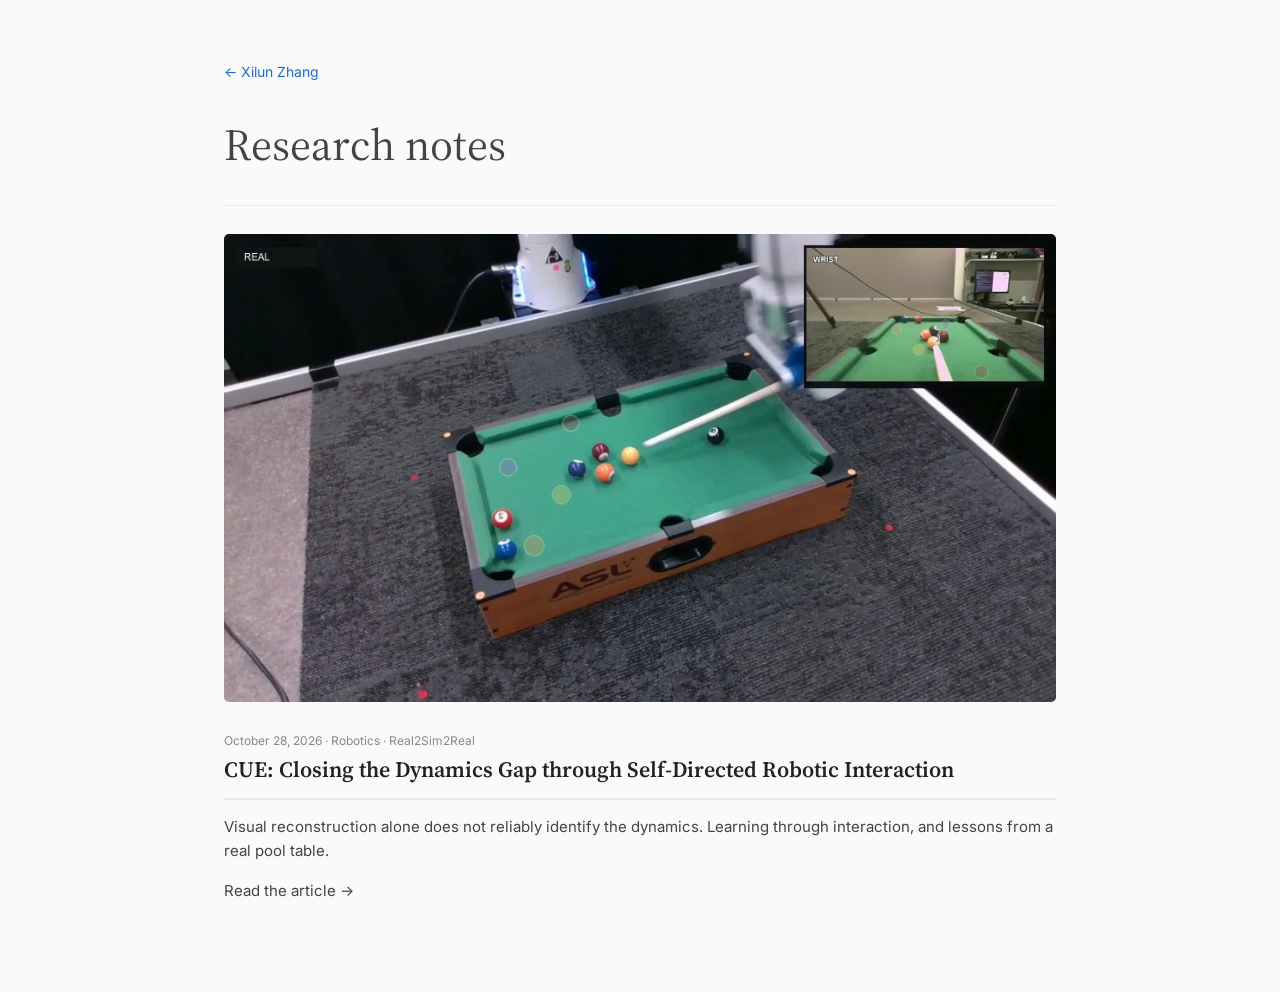
==== blog/index.html @ a4b051fd "Add interactive CUE research blog and homepage links" ====
<!doctype html><html lang="en"><head><meta charset="utf-8"><meta name="viewport" content="width=device-width,initial-scale=1"><title>Research notes · Xilun Zhang</title><meta name="description" content="Research notes by Xilun Zhang on dynamics learning and agentic robotics."><link rel="stylesheet" href="../stylesheet.css"><style>main{max-width:880px;margin:60px auto;padding:0 24px}h1{font:44px 'Source Serif 4',Georgia,serif}.post{display:block;color:inherit;padding:28px 0;border-top:1px solid var(--border)}.post img{width:100%;aspect-ratio:16/9;object-fit:cover;border-radius:5px}.post h2{margin-bottom:12px}.date{font-size:12px;color:var(--text-muted);margin-top:22px}a.back{font-size:14px}</style></head><body><main><a class="back" href="../">← Xilun Zhang</a><h1>Research notes</h1><a class="post" href="2026-10-cue/"><img src="2026-10-cue/assets/poster.jpg" alt="Robot interacting with balls on a pool table"><div class="date">October 28, 2026 · Robotics · Real2Sim2Real</div><h2>CUE: Closing the Dynamics Gap through Self-Directed Robotic Interaction</h2><p>Visual reconstruction alone does not reliably identify the dynamics. Learning through interaction, and lessons from a real pool table.</p><span>Read the article →</span></a></main></body></html>
---- stylesheet.css ----
@import url('https://fonts.googleapis.com/css2?family=Inter:wght@400;500;600;700&family=Source+Serif+4:ital,wght@0,400;0,600;0,700;1,400&display=swap');

/* ---------- Theme tokens ---------- */
:root {
  --bg: #fafafa;
  --bg-elev: #ffffff;
  --text: #444;
  --text-strong: #222;
  --text-muted: #888;
  --link: #1a6dd1;
  --link-hover: #0d4a8f;
  --border: #e8e8e8;
  --border-soft: #f0f0f0;
  --card-hover: #f4f4f4;
  --chip-border: #d0d0d0;
  --accent-soft: rgba(26, 109, 209, 0.06);
  --nav-bg: rgba(250, 250, 250, 0.82);
  --shadow: 0 4px 20px rgba(0, 0, 0, 0.10);
}

:root[data-theme="dark"] {
  --bg: #0f1115;
  --bg-elev: #171a21;
  --text: #c2c7d0;
  --text-strong: #f3f5f8;
  --text-muted: #8b93a1;
  --link: #6da8ff;
  --link-hover: #9cc4ff;
  --border: #262b34;
  --border-soft: #20242c;
  --card-hover: #1b1f27;
  --chip-border: #353b46;
  --accent-soft: rgba(109, 168, 255, 0.10);
  --nav-bg: rgba(15, 17, 21, 0.82);
  --shadow: 0 4px 24px rgba(0, 0, 0, 0.45);
}

*,
*::before,
*::after {
  box-sizing: border-box;
}

html {
  scroll-behavior: smooth;
  scroll-padding-top: 80px;
}

body {
  font-family: 'Inter', -apple-system, BlinkMacSystemFont, sans-serif;
  font-size: 15px;
  line-height: 1.65;
  color: var(--text);
  background: var(--bg);
  margin: 0;
  padding: 0;
  -webkit-font-smoothing: antialiased;
  transition: background 0.3s ease, color 0.3s ease;
}

.container {
  max-width: 880px;
  margin: 0 auto;
  padding: 24px 24px 40px;
}

a {
  color: var(--link);
  text-decoration: none;
  transition: color 0.2s ease;
}

a:hover,
a:focus {
  color: var(--link-hover);
}

h2 {
  font-family: 'Source Serif 4', 'Georgia', serif;
  font-size: 22px;
  font-weight: 600;
  color: var(--text-strong);
  margin: 0 0 20px 0;
  padding-bottom: 10px;
  border-bottom: 2px solid var(--border);
}

strong {
  font-weight: 600;
  color: var(--text-strong);
}

/* ---------- Navigation ---------- */
.navbar {
  position: sticky;
  top: 0;
  z-index: 100;
  background: var(--nav-bg);
  backdrop-filter: saturate(180%) blur(12px);
  -webkit-backdrop-filter: saturate(180%) blur(12px);
  border-bottom: 1px solid var(--border-soft);
}

.nav-inner {
  max-width: 880px;
  margin: 0 auto;
  padding: 12px 24px;
  display: flex;
  align-items: center;
  justify-content: space-between;
}

.nav-brand {
  font-family: 'Source Serif 4', 'Georgia', serif;
  font-weight: 700;
  font-size: 17px;
  color: var(--text-strong);
}

.nav-brand:hover {
  color: var(--link);
}

.nav-links {
  display: flex;
  align-items: center;
  gap: 22px;
}

.nav-links a {
  font-size: 14px;
  font-weight: 500;
  color: var(--text);
  position: relative;
}

.nav-links a::after {
  content: "";
  position: absolute;
  left: 0;
  bottom: -4px;
  width: 0;
  height: 2px;
  background: var(--link);
  transition: width 0.2s ease;
}

.nav-links a:hover::after {
  width: 100%;
}

.theme-toggle,
.nav-toggle {
  background: none;
  border: 1px solid var(--chip-border);
  color: var(--text);
  cursor: pointer;
  border-radius: 8px;
  transition: all 0.2s ease;
  font-family: inherit;
}

.theme-toggle {
  width: 34px;
  height: 34px;
  display: inline-flex;
  align-items: center;
  justify-content: center;
  font-size: 15px;
}

.theme-toggle:hover {
  border-color: var(--link);
  color: var(--link);
}

.nav-toggle {
  display: none;
  padding: 6px 12px;
  font-size: 13px;
  font-weight: 500;
}

.mobile-menu {
  display: none;
  flex-direction: column;
  padding: 8px 24px 16px;
  gap: 4px;
  border-top: 1px solid var(--border-soft);
}

.mobile-menu a {
  padding: 8px 0;
  font-size: 15px;
  font-weight: 500;
  color: var(--text);
  border-bottom: 1px solid var(--border-soft);
}

.mobile-menu a:last-child {
  border-bottom: none;
}

/* ---------- Hero ---------- */
.hero {
  display: flex;
  align-items: center;
  gap: 40px;
  padding: 24px 0 32px 0;
}

.hero-text {
  flex: 1;
}

.hero-photo {
  flex-shrink: 0;
}

.hero-photo img {
  width: 200px;
  height: 200px;
  border-radius: 50%;
  object-fit: cover;
  box-shadow: var(--shadow);
  border: 4px solid var(--bg-elev);
}

.hero-name {
  font-family: 'Source Serif 4', 'Georgia', serif;
  font-size: 36px;
  font-weight: 700;
  color: var(--text-strong);
  margin: 0 0 16px 0;
  text-align: center;
}

.hero-bio {
  margin: 0 0 16px 0;
  color: var(--text);
}

.hero-links {
  display: flex;
  justify-content: center;
  gap: 8px;
  flex-wrap: wrap;
  margin-top: 16px;
}

.hero-links a {
  display: inline-flex;
  align-items: center;
  gap: 5px;
  padding: 6px 15px;
  border: 1px solid var(--chip-border);
  border-radius: 20px;
  font-size: 13px;
  color: var(--text);
  transition: all 0.2s ease;
}

.hero-links a:hover {
  border-color: var(--link);
  color: var(--link);
  background: var(--accent-soft);
  transform: translateY(-1px);
}

.hero-links a .fa {
  font-size: 14px;
}

/* ---------- Sections ---------- */
section {
  margin-bottom: 40px;
}

/* Scroll reveal */
.reveal {
  opacity: 0;
  transform: translateY(16px);
  transition: opacity 0.6s ease, transform 0.6s ease;
}

.reveal.is-visible {
  opacity: 1;
  transform: none;
}

@media (prefers-reduced-motion: reduce) {
  html { scroll-behavior: auto; }
  .reveal { opacity: 1; transform: none; transition: none; }
}

/* ---------- News ---------- */
.news-list {
  list-style: none;
  padding: 0;
  margin: 0;
}

.news-list li {
  padding: 10px 0;
  border-bottom: 1px solid var(--border-soft);
  line-height: 1.55;
}

.news-list li:last-child {
  border-bottom: none;
}

.news-date {
  display: inline-block;
  font-size: 13px;
  font-weight: 600;
  color: var(--text-muted);
  min-width: 70px;
  margin-right: 8px;
}

/* ---------- Publication / Project cards ---------- */
.pub-list {
  display: flex;
  flex-direction: column;
  gap: 4px;
}

.pub-item {
  display: flex;
  gap: 20px;
  padding: 16px;
  border-radius: 10px;
  transition: background 0.2s ease;
}

.pub-item:hover {
  background: var(--card-hover);
}

.pub-img {
  flex-shrink: 0;
  width: 200px;
  display: flex;
  align-items: center;
}

.pub-img img {
  width: 100%;
  border-radius: 6px;
}

.pub-text {
  flex: 1;
  min-width: 0;
}

.pub-title {
  font-weight: 700;
  font-size: 15px;
  color: var(--text-strong);
  margin-bottom: 4px;
  line-height: 1.4;
}

.pub-authors {
  font-size: 14px;
  color: var(--text);
  margin-bottom: 4px;
  line-height: 1.5;
}

.pub-venue {
  font-size: 14px;
  font-style: italic;
  color: var(--text-muted);
  margin-bottom: 6px;
  line-height: 1.5;
}

.pub-venue .highlight-venue {
  font-weight: 600;
  font-style: normal;
  color: var(--text-strong);
}

.pub-venue .oral-tag {
  color: #b908c5;
  font-weight: 600;
}

:root[data-theme="dark"] .pub-venue .oral-tag {
  color: #e07be8;
}

.award-tag {
  color: #e09010;
  font-weight: 700;
}

.pub-links {
  display: flex;
  gap: 6px;
  flex-wrap: wrap;
  margin-top: 6px;
}

.pub-links a {
  display: inline-block;
  padding: 3px 10px;
  font-size: 12px;
  font-weight: 500;
  border: 1px solid var(--chip-border);
  border-radius: 4px;
  color: var(--text);
  transition: all 0.2s ease;
}

.pub-links a:hover {
  border-color: var(--link);
  color: var(--link);
  background: var(--accent-soft);
}

/* ---------- Simple lists ---------- */
.simple-list {
  list-style: none;
  padding: 0;
  margin: 0;
}

.simple-list li {
  padding: 8px 0;
  border-bottom: 1px solid var(--border-soft);
  line-height: 1.55;
}

.simple-list li:last-child {
  border-bottom: none;
}

/* ---------- Footer ---------- */
.footer {
  text-align: right;
  font-size: 12px;
  color: var(--text-muted);
  padding-top: 20px;
  border-top: 1px solid var(--border-soft);
  margin-top: 20px;
}

.footer a {
  color: var(--text-muted);
}

.footer a:hover {
  color: var(--text);
}

/* ---------- Responsive ---------- */
@media (max-width: 700px) {
  .container {
    padding: 24px 16px;
  }

  .nav-inner {
    padding: 12px 16px;
  }

  .nav-links {
    display: none;
  }

  .nav-toggle {
    display: inline-block;
  }

  .hero {
    flex-direction: column-reverse;
    text-align: center;
    gap: 24px;
  }

  .hero-photo img {
    width: 160px;
    height: 160px;
  }

  .pub-item {
    flex-direction: column;
    gap: 12px;
  }

  .pub-img {
    width: 100%;
    max-width: 260px;
  }

  h2 {
    font-size: 20px;
  }
}
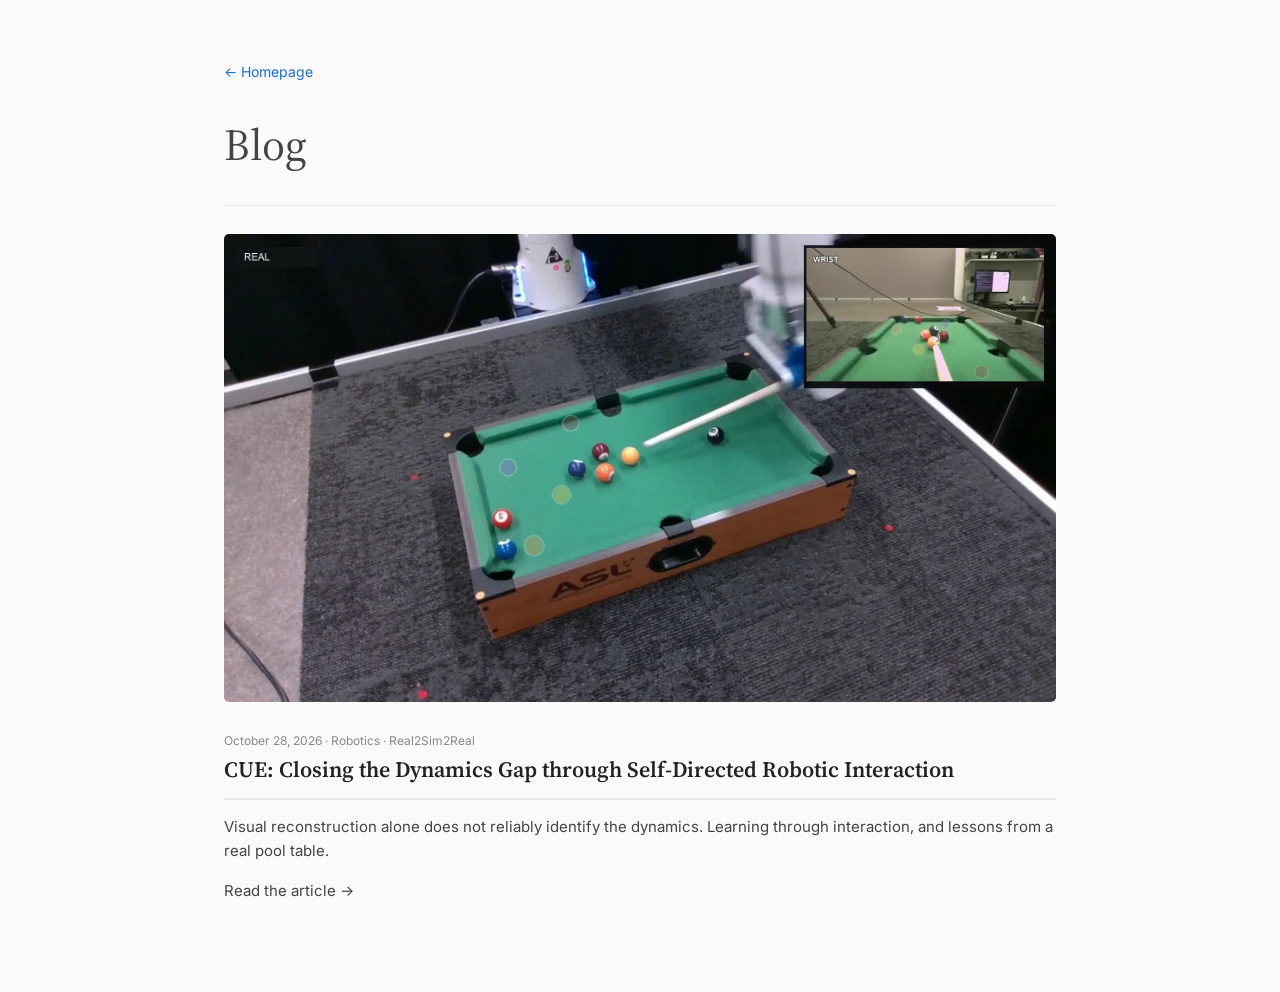
==== commit d4fe2183: "Add lesson demos and simplify personal blog navigation" ====
--- a/blog/index.html
+++ b/blog/index.html
@@ -1 +1 @@
-<!doctype html><html lang="en"><head><meta charset="utf-8"><meta name="viewport" content="width=device-width,initial-scale=1"><title>Research notes · Xilun Zhang</title><meta name="description" content="Research notes by Xilun Zhang on dynamics learning and agentic robotics."><link rel="stylesheet" href="../stylesheet.css"><style>main{max-width:880px;margin:60px auto;padding:0 24px}h1{font:44px 'Source Serif 4',Georgia,serif}.post{display:block;color:inherit;padding:28px 0;border-top:1px solid var(--border)}.post img{width:100%;aspect-ratio:16/9;object-fit:cover;border-radius:5px}.post h2{margin-bottom:12px}.date{font-size:12px;color:var(--text-muted);margin-top:22px}a.back{font-size:14px}</style></head><body><main><a class="back" href="../">← Xilun Zhang</a><h1>Research notes</h1><a class="post" href="2026-10-cue/"><img src="2026-10-cue/assets/poster.jpg" alt="Robot interacting with balls on a pool table"><div class="date">October 28, 2026 · Robotics · Real2Sim2Real</div><h2>CUE: Closing the Dynamics Gap through Self-Directed Robotic Interaction</h2><p>Visual reconstruction alone does not reliably identify the dynamics. Learning through interaction, and lessons from a real pool table.</p><span>Read the article →</span></a></main></body></html>
+<!doctype html><html lang="en"><head><meta charset="utf-8"><meta name="viewport" content="width=device-width,initial-scale=1"><title>Blog · Xilun Zhang</title><meta name="description" content="Blog by Xilun Zhang on dynamics learning and agentic robotics."><link rel="stylesheet" href="../stylesheet.css"><style>main{max-width:880px;margin:60px auto;padding:0 24px}h1{font:44px 'Source Serif 4',Georgia,serif}.post{display:block;color:inherit;padding:28px 0;border-top:1px solid var(--border)}.post img{width:100%;aspect-ratio:16/9;object-fit:cover;border-radius:5px}.post h2{margin-bottom:12px}.date{font-size:12px;color:var(--text-muted);margin-top:22px}a.back{font-size:14px}</style></head><body><main><a class="back" href="../">← Homepage</a><h1>Blog</h1><a class="post" href="2026-10-cue/"><img src="2026-10-cue/assets/poster.jpg" alt="Robot interacting with balls on a pool table"><div class="date">October 28, 2026 · Robotics · Real2Sim2Real</div><h2>CUE: Closing the Dynamics Gap through Self-Directed Robotic Interaction</h2><p>Visual reconstruction alone does not reliably identify the dynamics. Learning through interaction, and lessons from a real pool table.</p><span>Read the article →</span></a></main></body></html>
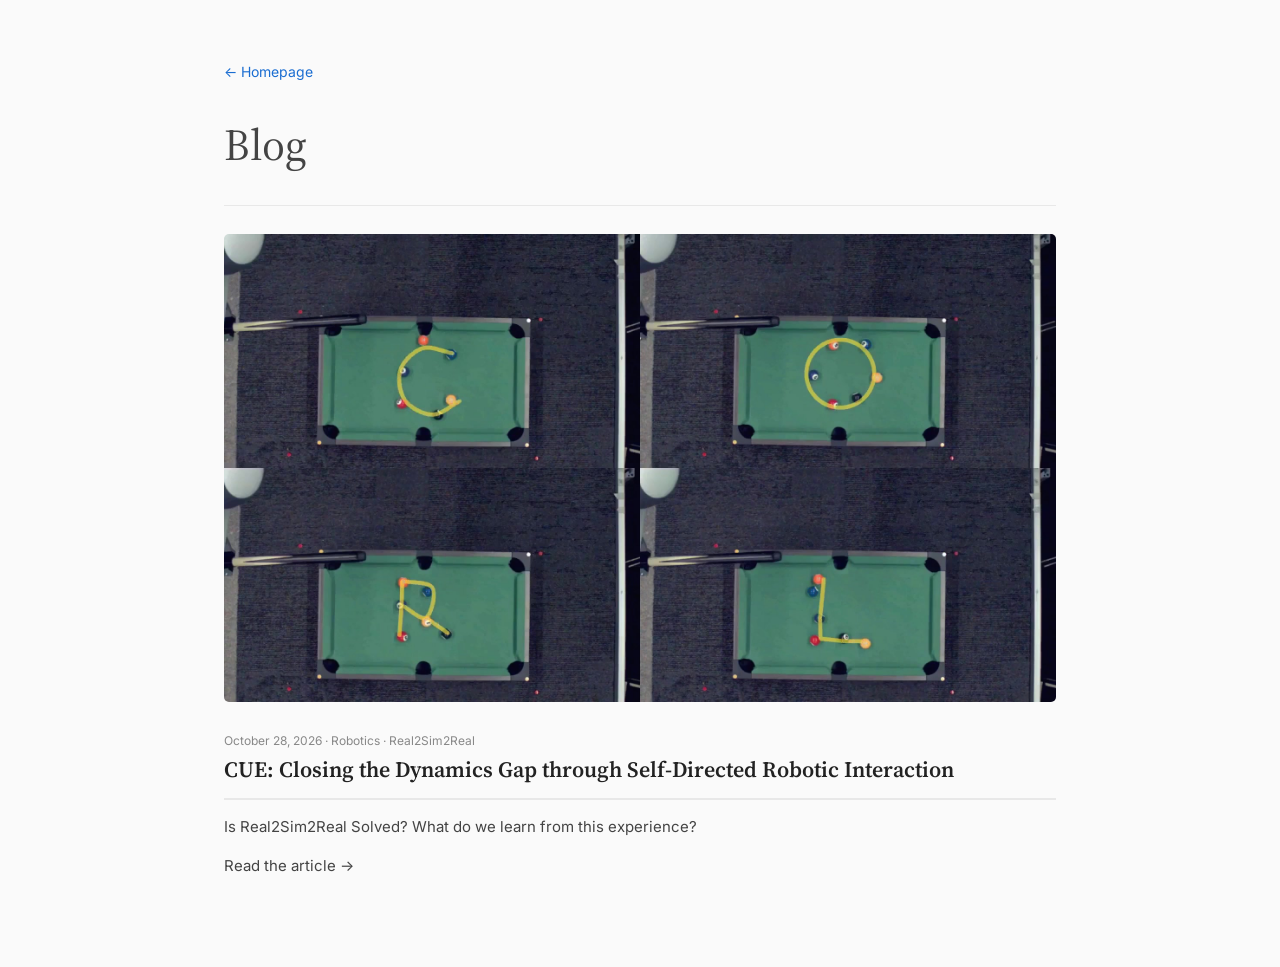
==== commit 19a230a2: "Update CUE blog preview and remove homepage announcement" ====
--- a/blog/index.html
+++ b/blog/index.html
@@ -1 +1 @@
-<!doctype html><html lang="en"><head><meta charset="utf-8"><meta name="viewport" content="width=device-width,initial-scale=1"><title>Blog · Xilun Zhang</title><meta name="description" content="Blog by Xilun Zhang on dynamics learning and agentic robotics."><link rel="stylesheet" href="../stylesheet.css"><style>main{max-width:880px;margin:60px auto;padding:0 24px}h1{font:44px 'Source Serif 4',Georgia,serif}.post{display:block;color:inherit;padding:28px 0;border-top:1px solid var(--border)}.post img{width:100%;aspect-ratio:16/9;object-fit:cover;border-radius:5px}.post h2{margin-bottom:12px}.date{font-size:12px;color:var(--text-muted);margin-top:22px}a.back{font-size:14px}</style></head><body><main><a class="back" href="../">← Homepage</a><h1>Blog</h1><a class="post" href="2026-10-cue/"><img src="2026-10-cue/assets/poster.jpg" alt="Robot interacting with balls on a pool table"><div class="date">October 28, 2026 · Robotics · Real2Sim2Real</div><h2>CUE: Closing the Dynamics Gap through Self-Directed Robotic Interaction</h2><p>Visual reconstruction alone does not reliably identify the dynamics. Learning through interaction, and lessons from a real pool table.</p><span>Read the article →</span></a></main></body></html>
+<!doctype html><html lang="en"><head><meta charset="utf-8"><meta name="viewport" content="width=device-width,initial-scale=1"><title>Blog · Xilun Zhang</title><meta name="description" content="Blog by Xilun Zhang on dynamics learning and agentic robotics."><link rel="stylesheet" href="../stylesheet.css"><style>main{max-width:880px;margin:60px auto;padding:0 24px}h1{font:44px 'Source Serif 4',Georgia,serif}.post{display:block;color:inherit;padding:28px 0;border-top:1px solid var(--border)}.post img{width:100%;aspect-ratio:16/9;object-fit:cover;border-radius:5px}.post h2{margin-bottom:12px}.date{font-size:12px;color:var(--text-muted);margin-top:22px}a.back{font-size:14px}</style></head><body><main><a class="back" href="../">← Homepage</a><h1>Blog</h1><a class="post" href="2026-10-cue/"><img src="2026-10-cue/assets/corl-four-pushes.jpg" alt="Four robot pushes arranging pool balls into C, O, R, and L"><div class="date">October 28, 2026 · Robotics · Real2Sim2Real</div><h2>CUE: Closing the Dynamics Gap through Self-Directed Robotic Interaction</h2><p>Is Real2Sim2Real Solved? What do we learn from this experience?</p><span>Read the article →</span></a></main></body></html>
